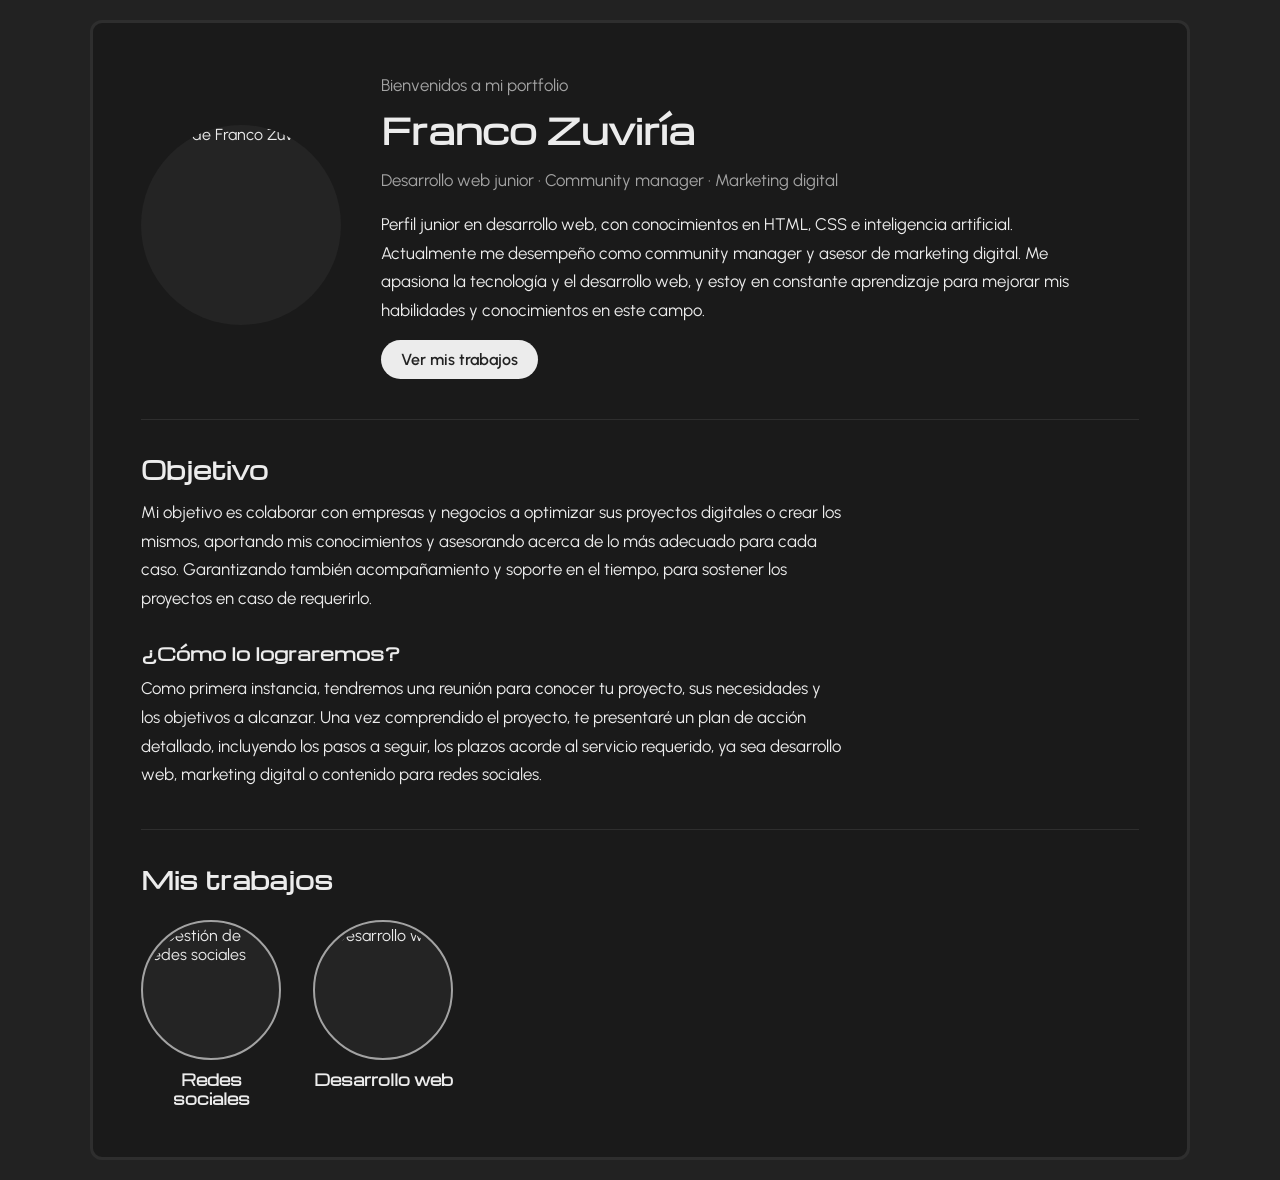
==== index.html @ 2c23e5be "Add files via upload" ====
<!DOCTYPE html>
<html lang="es">
<head>
  <meta charset="UTF-8">
  <meta name="viewport" content="width=device-width, initial-scale=1.0">
  <meta name="description" content="Portfolio de Franco Zuviría, desarrollador web junior y community manager.">
  <title>Franco Zuviría | Portfolio</title>
  <link rel="stylesheet" href="styles.css">
  <link rel="preconnect" href="https://fonts.googleapis.com">
  <link rel="preconnect" href="https://fonts.gstatic.com" crossorigin>
  <link href="https://fonts.googleapis.com/css2?family=Michroma&family=Urbanist:wght@100..900&display=swap" rel="stylesheet">
</head>
<body>

  <div class="caja">

    <header class="presentacion" id="inicio">
      <img class="foto" src="img/IMG_20260204_122508455_HDR.jpg" width="200" height="200" alt="Foto de Franco Zuviría">

      <div class="presentacion-texto">
        <p class="saludo">Bienvenidos a mi portfolio</p>
        <h1>Franco Zuviría</h1>
        <p class="rol">Desarrollo web junior · Community manager · Marketing digital</p>
        <p>
          Perfil junior en desarrollo web, con conocimientos en HTML, CSS e inteligencia artificial.
          Actualmente me desempeño como community manager y asesor de marketing digital.
          Me apasiona la tecnología y el desarrollo web, y estoy en constante aprendizaje para mejorar mis habilidades y conocimientos en este campo.
        </p>

        <div class="botones">
          <a class="boton" href="#proyectos">Ver mis trabajos</a>
        </div>
      </div>
    </header>

    <main>

      <section id="objetivo">
        <h2>Objetivo</h2>
        <p>
          Mi objetivo es colaborar con empresas y negocios a optimizar sus proyectos digitales o crear los mismos, aportando mis conocimientos y asesorando acerca de lo más adecuado para cada caso.
          Garantizando también acompañamiento y soporte en el tiempo, para sostener los proyectos en caso de requerirlo.
        </p>

        <h3>¿Cómo lo lograremos?</h3>
        <p>
          Como primera instancia, tendremos una reunión para conocer tu proyecto, sus necesidades y los objetivos a alcanzar.
          Una vez comprendido el proyecto, te presentaré un plan de acción detallado, incluyendo los pasos a seguir, los plazos acorde al servicio requerido, ya sea desarrollo web, marketing digital o contenido para redes sociales.
        </p>
      </section>

      <section id="proyectos">
        <h2>Mis trabajos</h2>

        <div class="proyectos-grid">

          <a class="proyecto" href="proyecto1.html">
            <img src="img/telefono.svg" alt="Gestión de redes sociales">
            <h3>Redes sociales</h3>
          </a>

          <a class="proyecto" href="proyecto2.html">
            <img src="img/monitor.svg" alt="Desarrollo web">
            <h3>Desarrollo web</h3>
          </a>

        </div>
      </section>

    </main>

  </div>

</body>
</html>
---- styles.css ----
:root {
  --fondo: #222;
  --caja: #1a1a1a;
  --tarjeta: #242424;
  --texto: #ececec;
  --texto-suave: #a3a3a3;
  --borde: #2e2e2e;
}

* {
  box-sizing: border-box;
}

html {
  scroll-behavior: smooth;
}

body {
  background-color: var(--fondo);
  color: var(--texto);
  font-family: "Urbanist", sans-serif;
  margin: 0;
  padding: 20px;
}

/* ---------- Caja principal ---------- */
.caja {
  background-color: var(--caja);
  border: 3px solid var(--borde);
  border-radius: 12px;
  max-width: 1100px;
  min-height: calc(100vh - 40px);
  margin: 0 auto;
  padding: 48px;
}

/* ---------- Tipografía ---------- */
h1, h2, h3 {
  color: var(--texto);
  font-family: "Michroma", sans-serif;
}

h1 {
  font-size: 2.2rem;
  margin: 0 0 12px;
}

h2 {
  font-size: 1.5rem;
  margin: 0 0 12px;
}

h3 {
  font-size: 1.15rem;
  margin: 28px 0 8px;
}

p {
  color: var(--texto);
  font-family: "Urbanist", sans-serif;
  font-size: 1.05rem;
  line-height: 1.7;
  max-width: 70ch;
  margin: 0 0 16px;
}

section {
  margin-top: 40px;
  padding-top: 32px;
  border-top: 1px solid var(--borde);
}

/* ---------- Presentación ---------- */
.presentacion {
  display: flex;
  align-items: center;
  gap: 40px;
}

.foto {
  width: 200px;
  height: 200px;
  flex-shrink: 0;
  object-fit: cover;
  border-radius: 50%;
  background-color: var(--tarjeta);
}

.saludo {
  margin: 0 0 4px;
  color: var(--texto-suave);
}

.rol {
  margin: 0 0 16px;
  color: var(--texto-suave);
}

.botones {
  display: flex;
  gap: 12px;
  margin-top: 8px;
}

.boton {
  display: inline-block;
  padding: 10px 20px;
  border-radius: 999px;
  background-color: var(--texto);
  color: var(--fondo);
  text-decoration: none;
  font-weight: 600;
}

/* ---------- Proyectos ---------- */
.proyectos-grid {
  display: grid;
  grid-template-columns: repeat(auto-fill, 140px);
  gap: 32px;
  justify-content: start;
  margin-top: 24px;
}

.proyecto {
  display: flex;
  flex-direction: column;
  align-items: center;
  gap: 10px;
  text-decoration: none;
  color: var(--texto);
}

.proyecto img {
  width: 100%;
  aspect-ratio: 1 / 1;
  height: auto;
  border-radius: 50%;
  object-fit: cover;
  object-position: center;
  padding: 4px;
  background-color: var(--tarjeta);
  border: 2px solid var(--texto-suave);
  transition: transform 0.2s, border-color 0.2s;
}

.proyecto h3 {
  margin: 0;
  font-size: 0.95rem;
  line-height: 1.3;
  text-align: center;
  min-height: 2.6em;   /* reserva dos líneas para que todos queden alineados */
}

.proyecto:hover img {
  transform: scale(1.06);
  border-color: var(--texto);
}

/* ---------- Páginas de detalle (proyecto2) ---------- */
.volver {
  display: inline-block;
  margin-bottom: 24px;
  color: var(--texto-suave);
  text-decoration: none;
}

.volver:hover {
  color: var(--texto);
}

.trabajo {
  display: grid;
  grid-template-columns: 1.2fr 1fr;
  gap: 32px;
  align-items: start;
  margin-top: 32px;
}

.captura {
  width: 100%;
  aspect-ratio: 16 / 10;
  object-fit: cover;
  object-position: top;
  border-radius: 12px;
  border: 1px solid var(--borde);
  background-color: var(--tarjeta);
}

.etiquetas {
  list-style: none;
  padding: 0;
  display: flex;
  flex-wrap: wrap;
  gap: 8px;
  margin: 0 0 20px;
}

.etiquetas li {
  padding: 4px 12px;
  border: 1px solid var(--borde);
  border-radius: 999px;
  font-size: 0.85rem;
  color: var(--texto-suave);
}

/* ---------- Celular ---------- */
@media (max-width: 800px) {
  .caja {
    padding: 28px 20px;
  }

  .trabajo {
    grid-template-columns: 1fr;
  }
}

@media (max-width: 700px) {
  .presentacion {
    flex-direction: column;
    align-items: flex-start;
    gap: 24px;
  }

  .foto {
    width: 150px;
    height: 150px;
  }
}

@media (max-width: 600px) {
  .proyectos-grid {
    grid-template-columns: repeat(auto-fill, 100px);   /* antes 140px */
    gap: 20px;
  }

  .proyecto h3 {
    font-size: 0.8rem;
  }
}
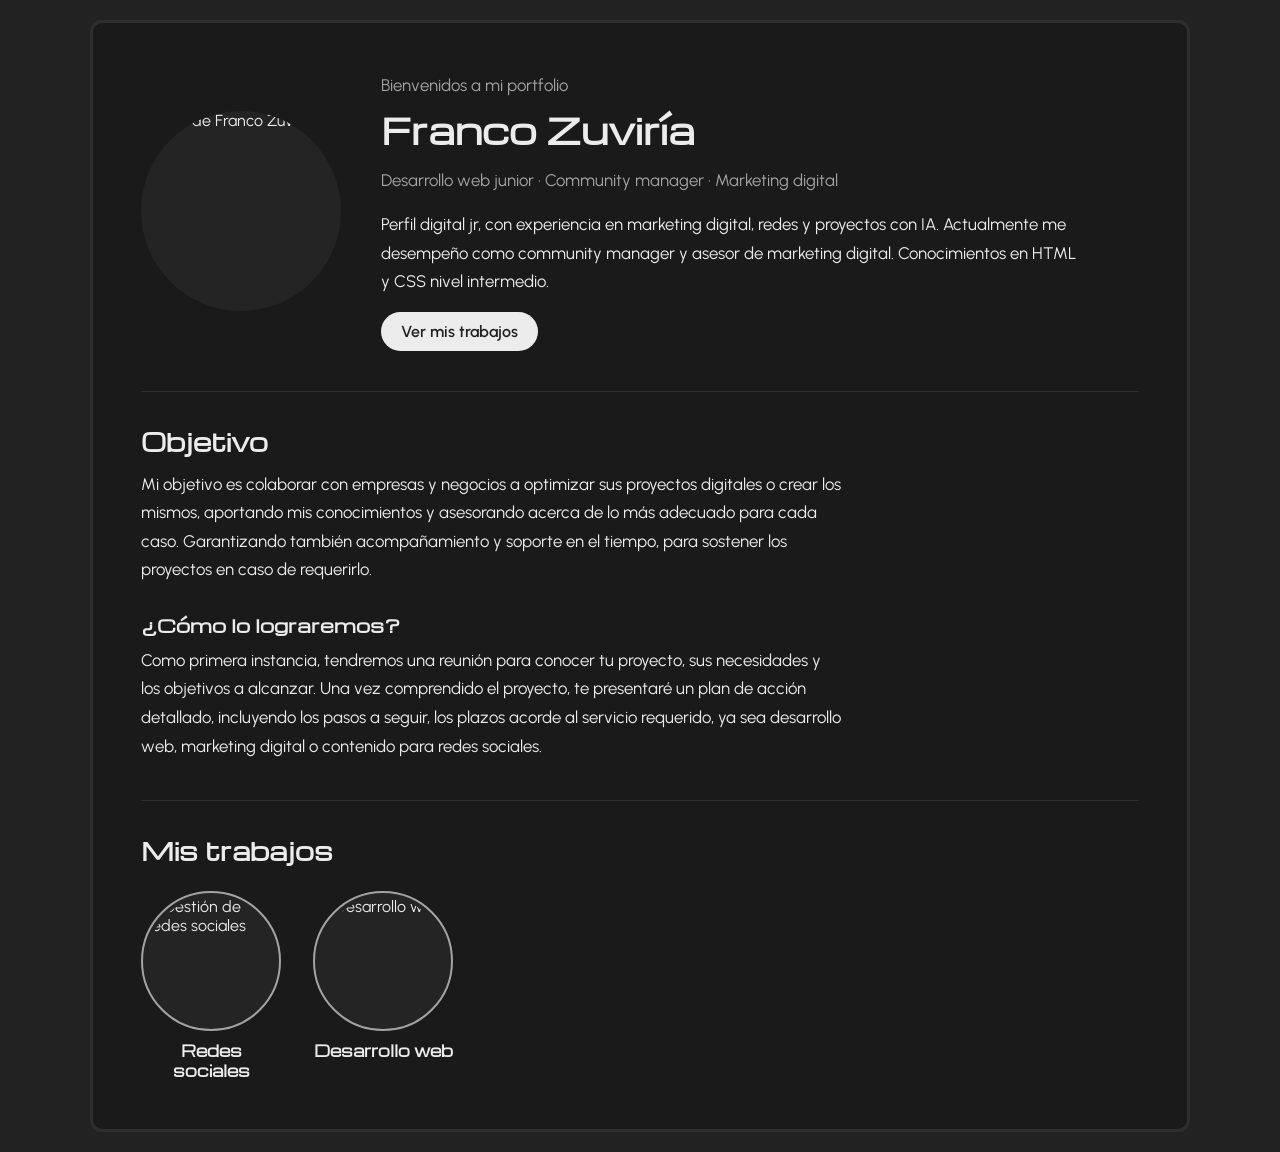
==== commit 83289e1f: "Revise portfolio content and structure Updated the portfolio content to reflect current skills and e" ====
--- a/index.html
+++ b/index.html
@@ -22,10 +22,10 @@
         <h1>Franco Zuviría</h1>
         <p class="rol">Desarrollo web junior · Community manager · Marketing digital</p>
         <p>
-          Perfil junior en desarrollo web, con conocimientos en HTML, CSS e inteligencia artificial.
+          Perfil digital jr, con experiencia en marketing digital, redes y proyectos con IA.
           Actualmente me desempeño como community manager y asesor de marketing digital.
-          Me apasiona la tecnología y el desarrollo web, y estoy en constante aprendizaje para mejorar mis habilidades y conocimientos en este campo.
-        </p>
+         Conocimientos en HTML y CSS nivel intermedio.</p>
+          
 
         <div class="botones">
           <a class="boton" href="#proyectos">Ver mis trabajos</a>
@@ -72,4 +72,4 @@
   </div>
 
 </body>
-</html>+</html>
--- a/styles.css
+++ b/styles.css
@@ -236,4 +236,4 @@
   .proyecto h3 {
     font-size: 0.8rem;
   }
-}+}
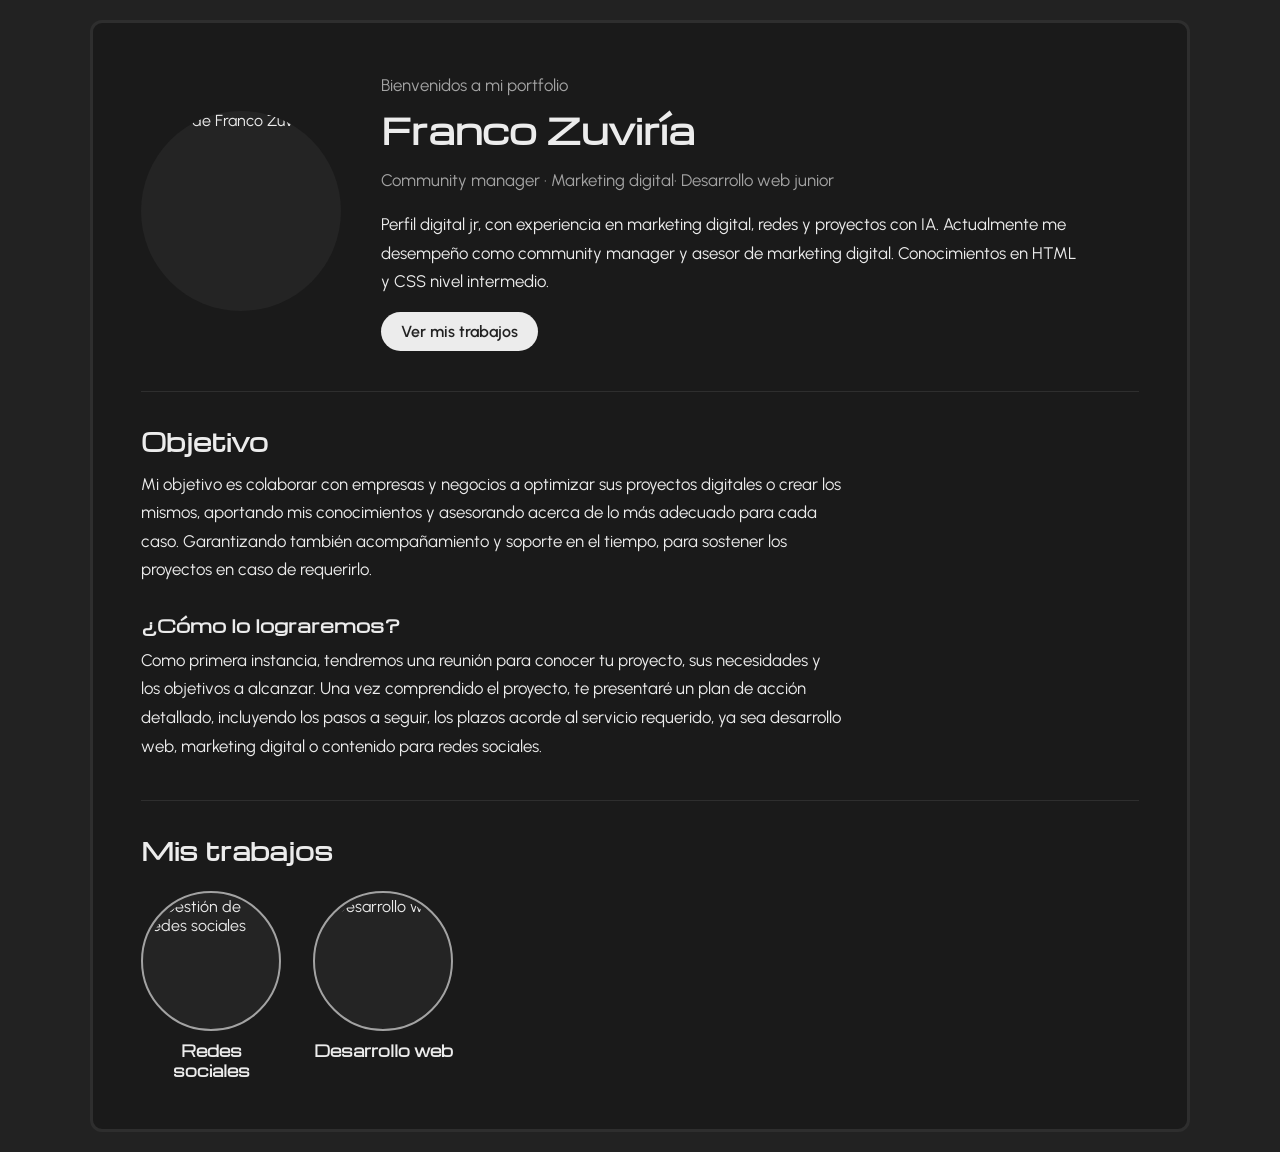
==== commit a7c00ec3: "Fix HTML formatting and update content structure" ====
--- a/index.html
+++ b/index.html
@@ -20,7 +20,7 @@
       <div class="presentacion-texto">
         <p class="saludo">Bienvenidos a mi portfolio</p>
         <h1>Franco Zuviría</h1>
-        <p class="rol">Desarrollo web junior · Community manager · Marketing digital</p>
+        <p class="rol">Community manager · Marketing digital· Desarrollo web junior</p>
         <p>
           Perfil digital jr, con experiencia en marketing digital, redes y proyectos con IA.
           Actualmente me desempeño como community manager y asesor de marketing digital.
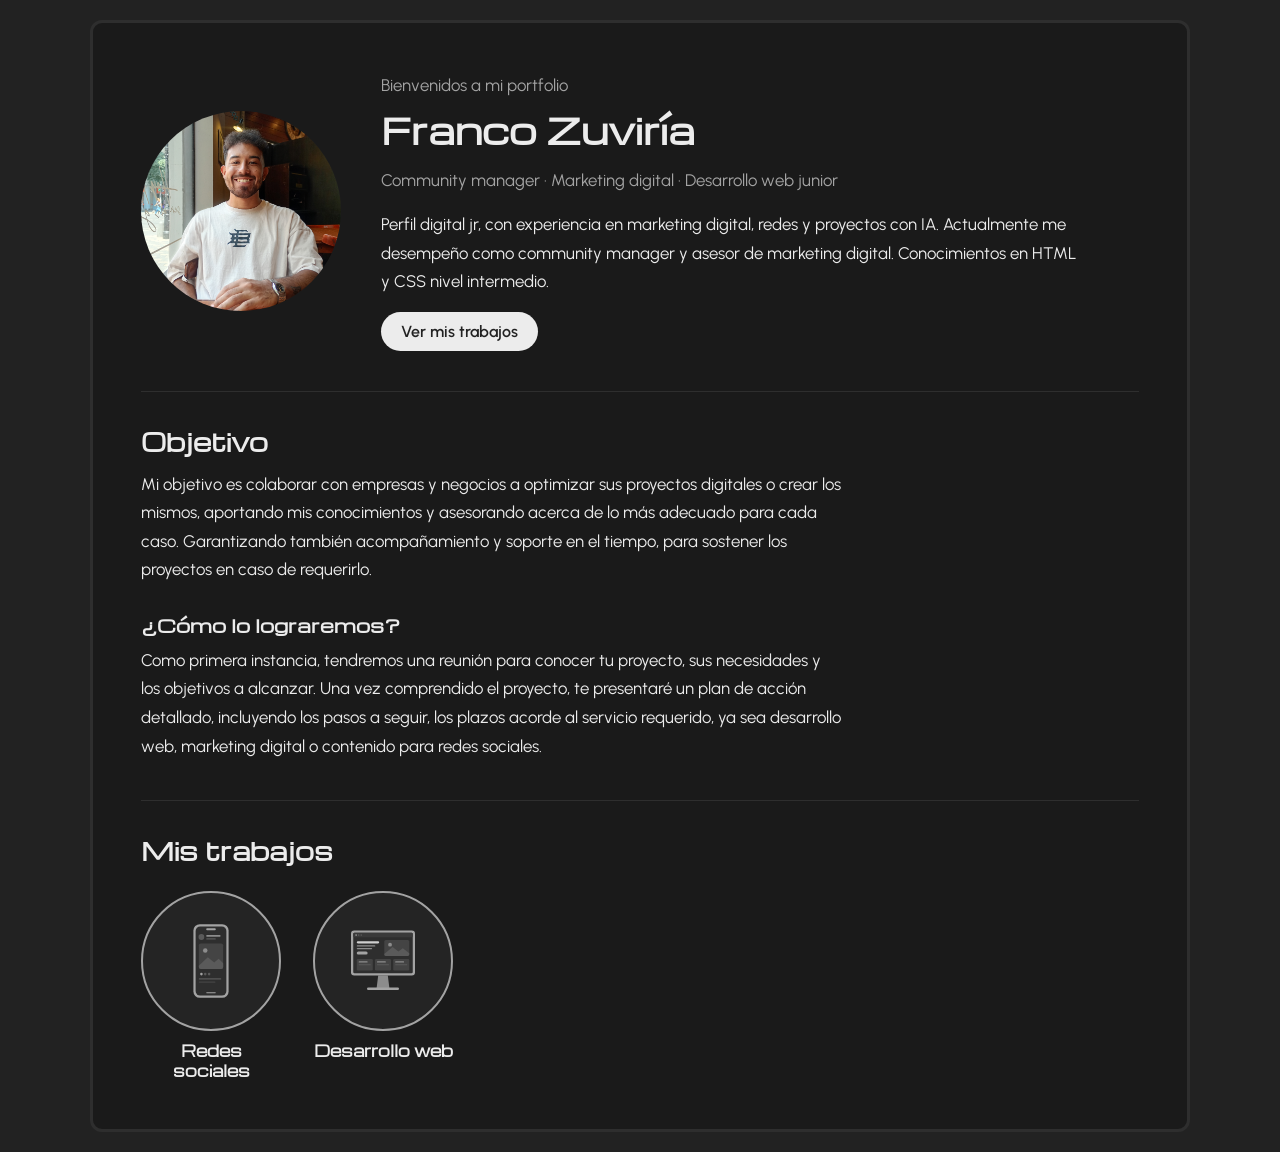
==== commit 0d80b03b: "Update index.html" ====
--- a/index.html
+++ b/index.html
@@ -20,7 +20,7 @@
       <div class="presentacion-texto">
         <p class="saludo">Bienvenidos a mi portfolio</p>
         <h1>Franco Zuviría</h1>
-        <p class="rol">Community manager · Marketing digital· Desarrollo web junior</p>
+        <p class="rol">Community manager · Marketing digital · Desarrollo web junior</p>
         <p>
           Perfil digital jr, con experiencia en marketing digital, redes y proyectos con IA.
           Actualmente me desempeño como community manager y asesor de marketing digital.
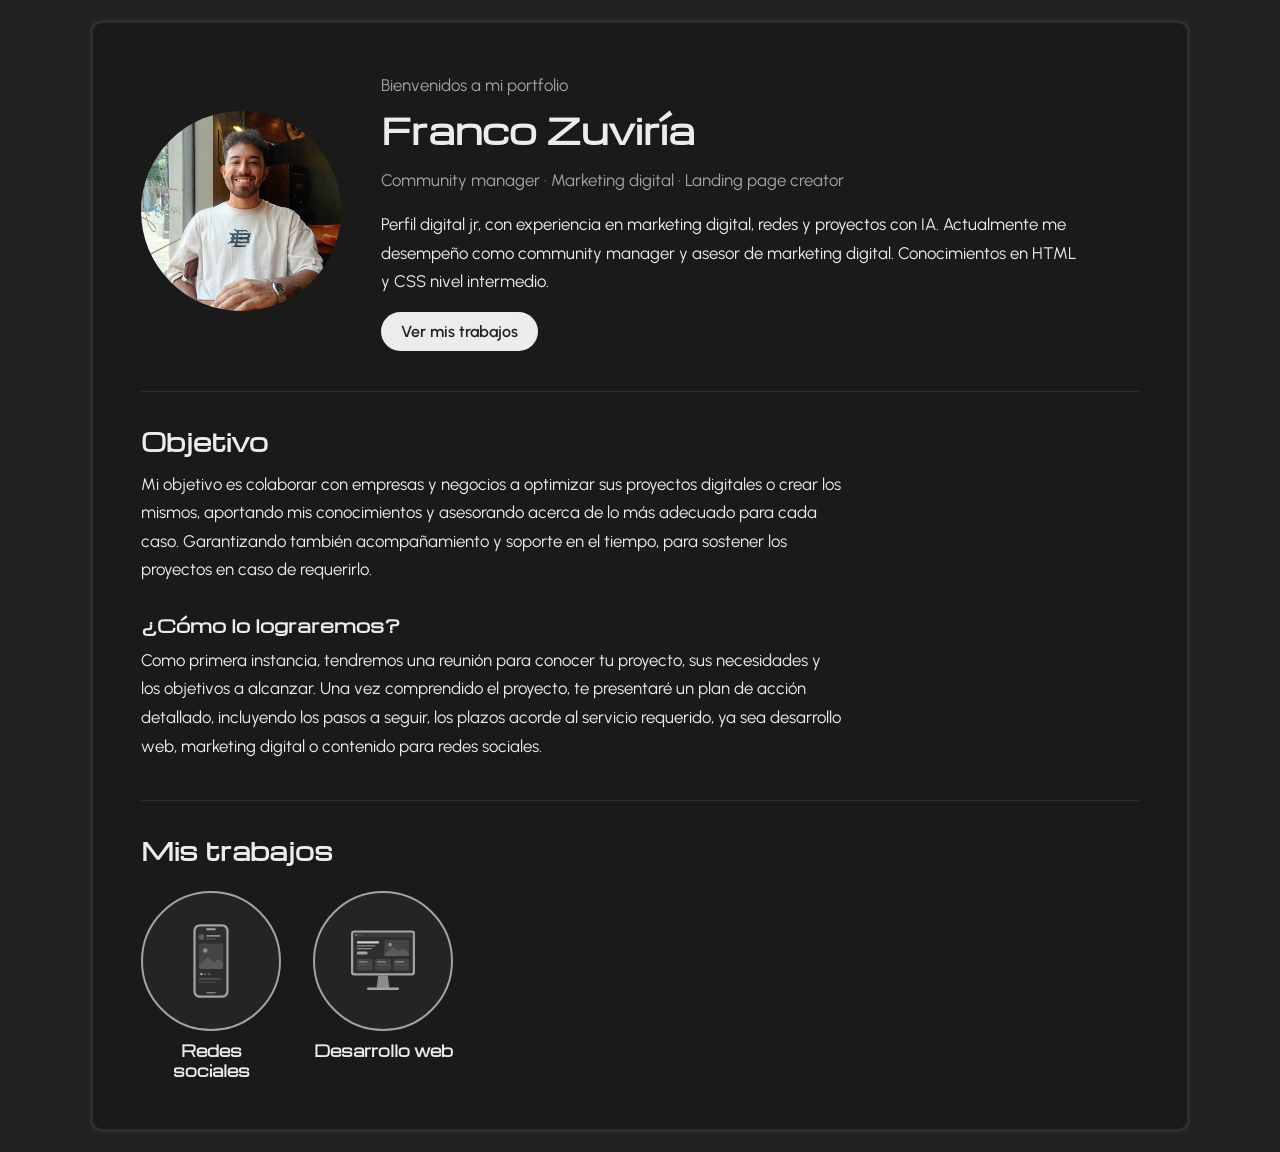
==== commit 5cf3574a: "Change role from 'Desarrollo web junior' to 'Landing page creator' Updated the role description in t" ====
--- a/index.html
+++ b/index.html
@@ -20,7 +20,7 @@
       <div class="presentacion-texto">
         <p class="saludo">Bienvenidos a mi portfolio</p>
         <h1>Franco Zuviría</h1>
-        <p class="rol">Community manager · Marketing digital · Desarrollo web junior</p>
+        <p class="rol">Community manager · Marketing digital · Landing page creator</p>
         <p>
           Perfil digital jr, con experiencia en marketing digital, redes y proyectos con IA.
           Actualmente me desempeño como community manager y asesor de marketing digital.
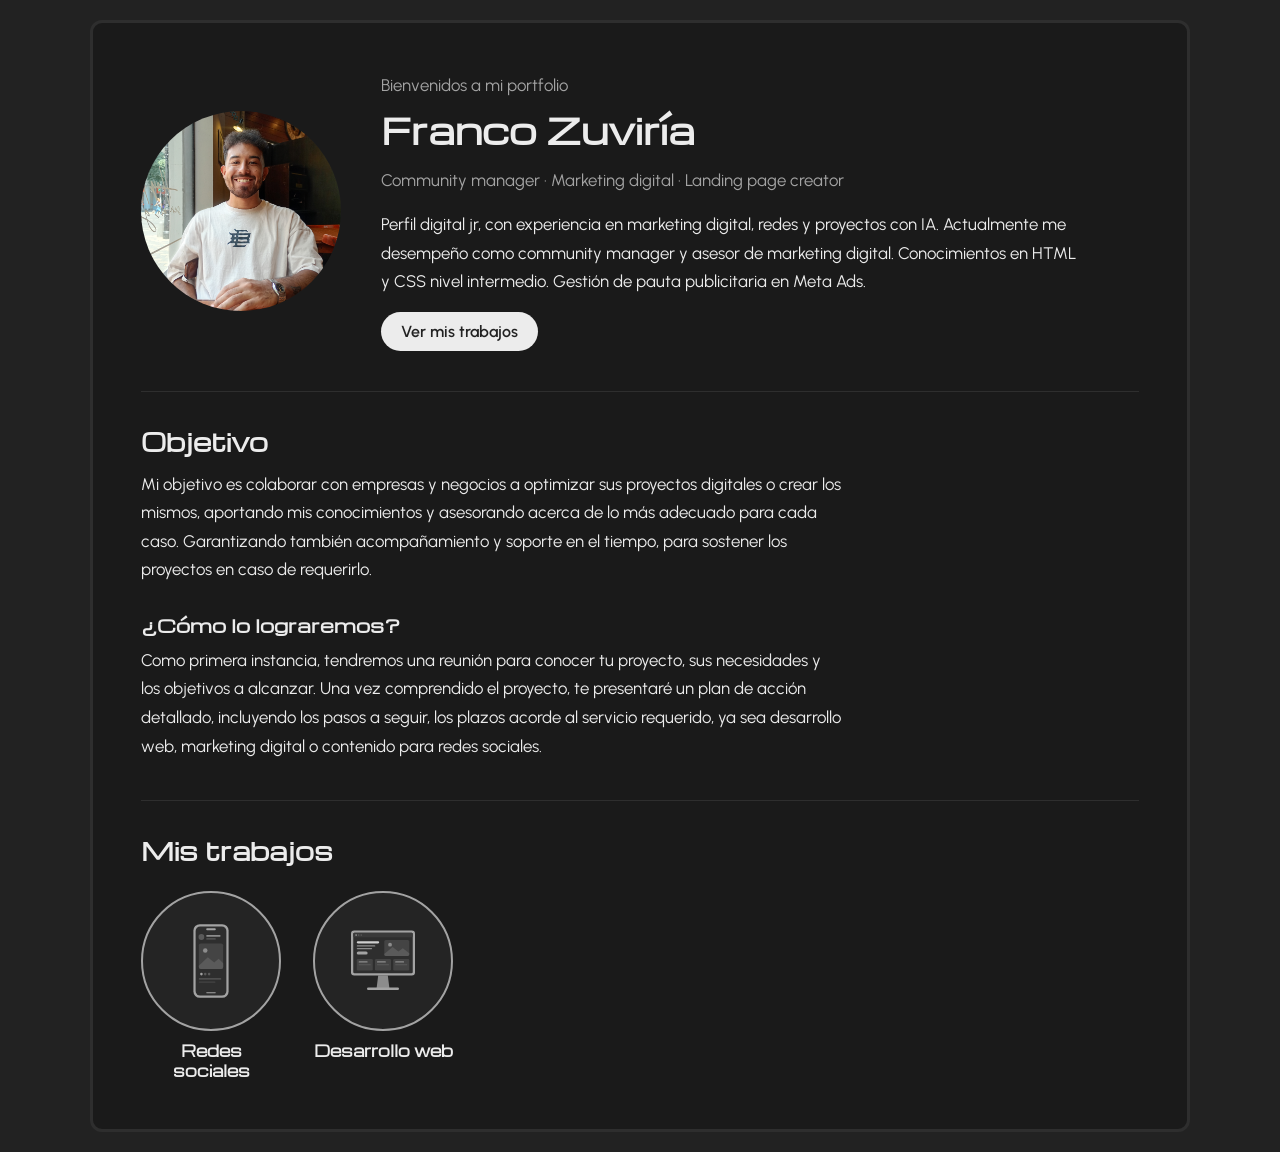
==== commit f0b9019b: "Update portfolio description with new skills Added experience in digital advertising management." ====
--- a/index.html
+++ b/index.html
@@ -24,7 +24,8 @@
         <p>
           Perfil digital jr, con experiencia en marketing digital, redes y proyectos con IA.
           Actualmente me desempeño como community manager y asesor de marketing digital.
-         Conocimientos en HTML y CSS nivel intermedio.</p>
+         Conocimientos en HTML y CSS nivel intermedio.
+        Gestión de pauta publicitaria en Meta Ads.</p>
           
 
         <div class="botones">
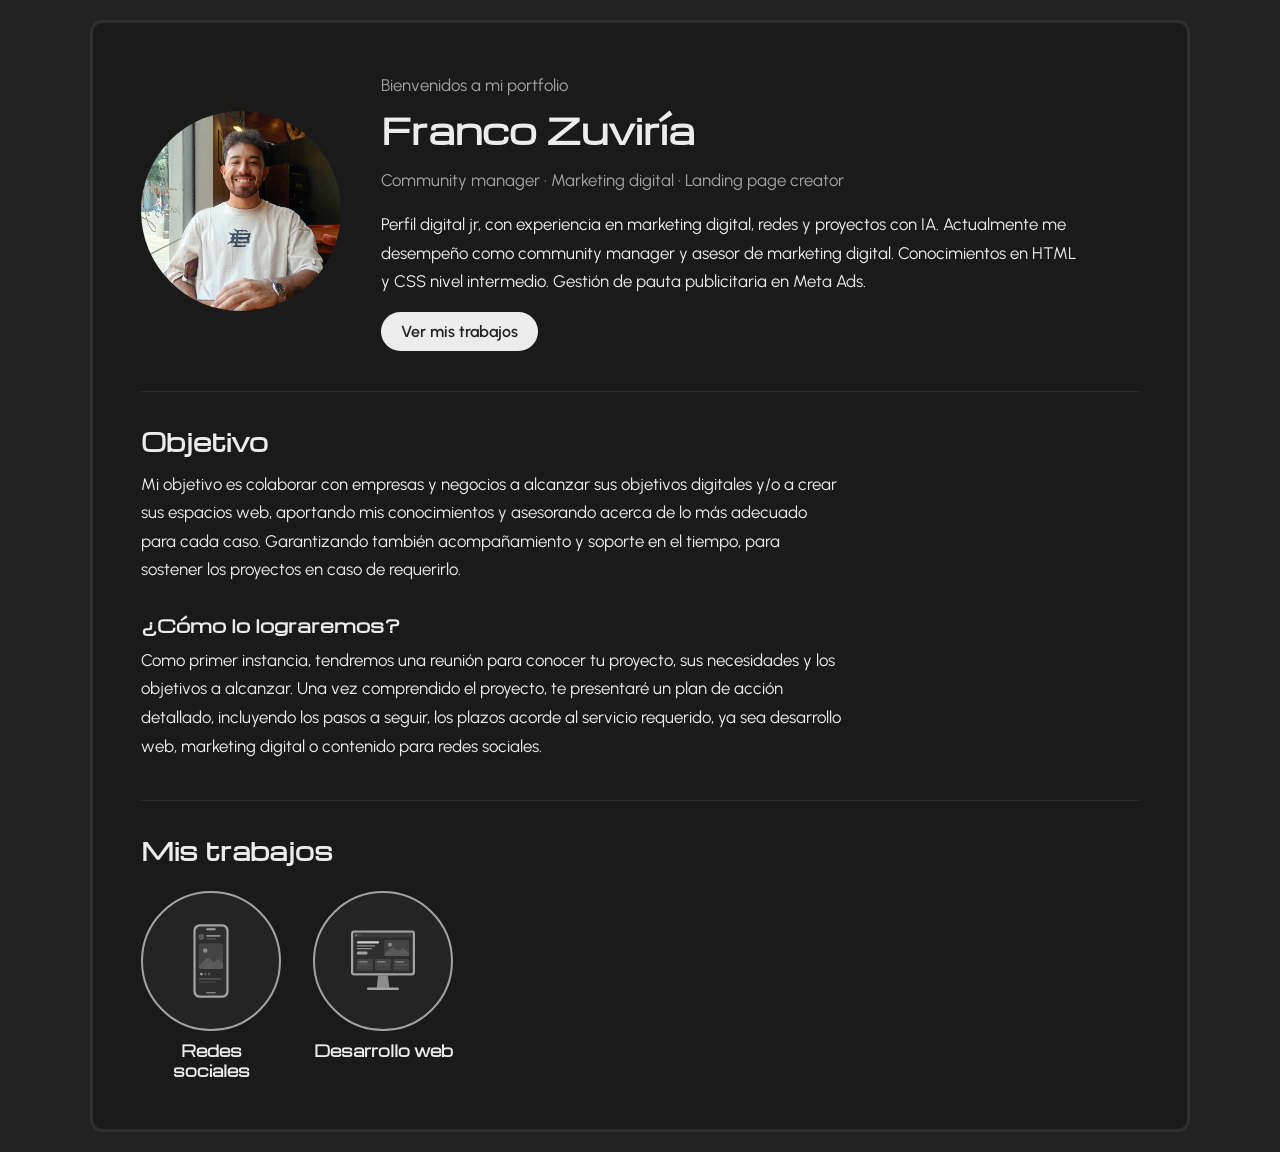
==== commit 8dc8bad7: "Revise portfolio text and structure Updated portfolio content and improved text clarity." ====
--- a/index.html
+++ b/index.html
@@ -39,13 +39,13 @@
       <section id="objetivo">
         <h2>Objetivo</h2>
         <p>
-          Mi objetivo es colaborar con empresas y negocios a optimizar sus proyectos digitales o crear los mismos, aportando mis conocimientos y asesorando acerca de lo más adecuado para cada caso.
+          Mi objetivo es colaborar con empresas y negocios a alcanzar sus objetivos digitales y/o a crear sus espacios web, aportando mis conocimientos y asesorando acerca de lo más adecuado para cada caso.
           Garantizando también acompañamiento y soporte en el tiempo, para sostener los proyectos en caso de requerirlo.
         </p>
 
         <h3>¿Cómo lo lograremos?</h3>
         <p>
-          Como primera instancia, tendremos una reunión para conocer tu proyecto, sus necesidades y los objetivos a alcanzar.
+          Como primer instancia, tendremos una reunión para conocer tu proyecto, sus necesidades y los objetivos a alcanzar.
           Una vez comprendido el proyecto, te presentaré un plan de acción detallado, incluyendo los pasos a seguir, los plazos acorde al servicio requerido, ya sea desarrollo web, marketing digital o contenido para redes sociales.
         </p>
       </section>
